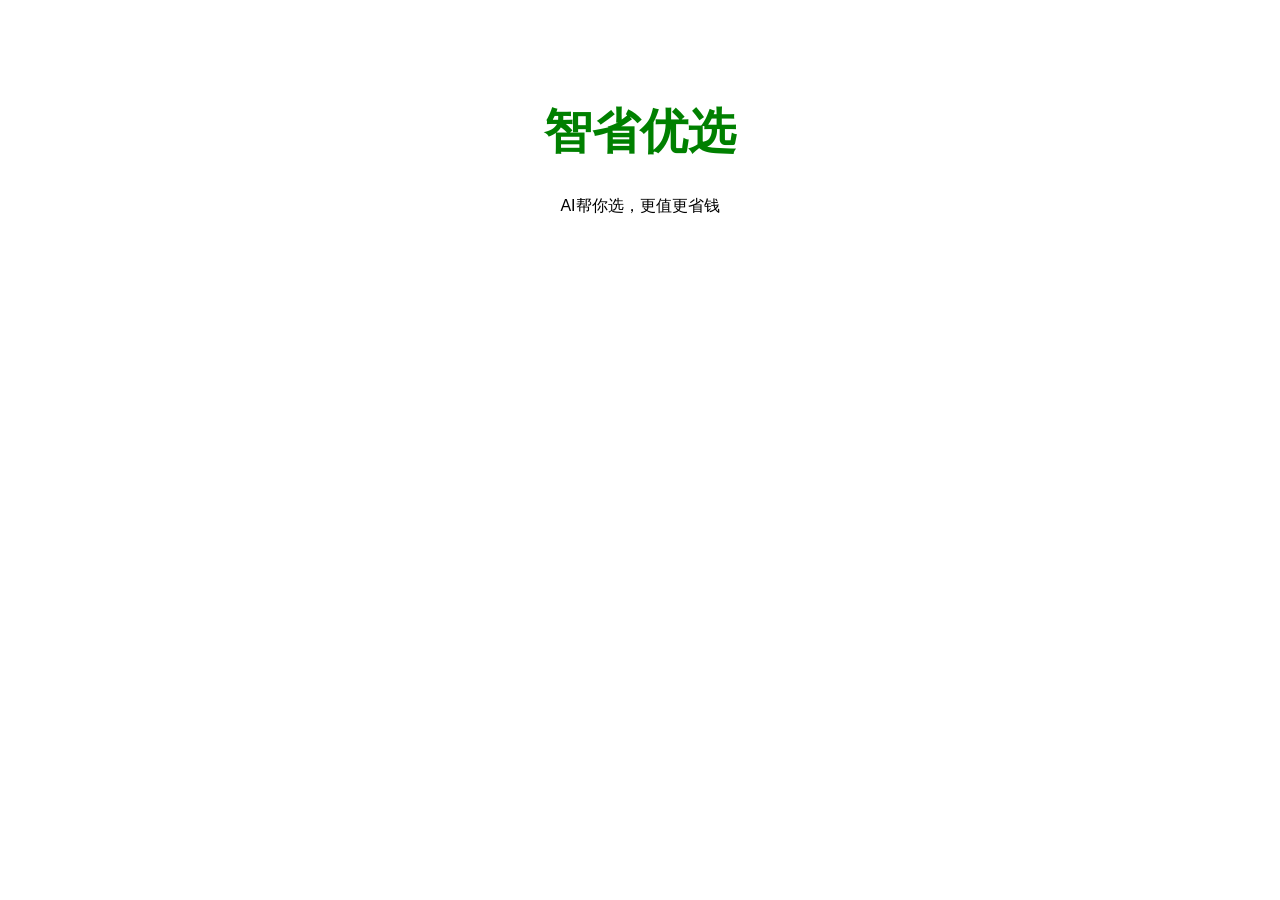
==== index.html @ 79806cc6 "init site" ====
<!DOCTYPE html>
<html lang="zh-CN">
<head>
  <meta charset="UTF-8" />
  <meta name="viewport" content="width=device-width, initial-scale=1.0" />
  <title>智省优选 - AI帮你选，更值更省钱</title>
  <link rel="stylesheet" href="styles.css" />
</head>
<body>
  <h1>智省优选</h1>
  <p>AI帮你选，更值更省钱</p>
</body>
</html>
---- styles.css ----
body {
  font-family: Arial;
  text-align: center;
  margin-top: 100px;
}
h1 {
  color: green;
  font-size: 48px;
}
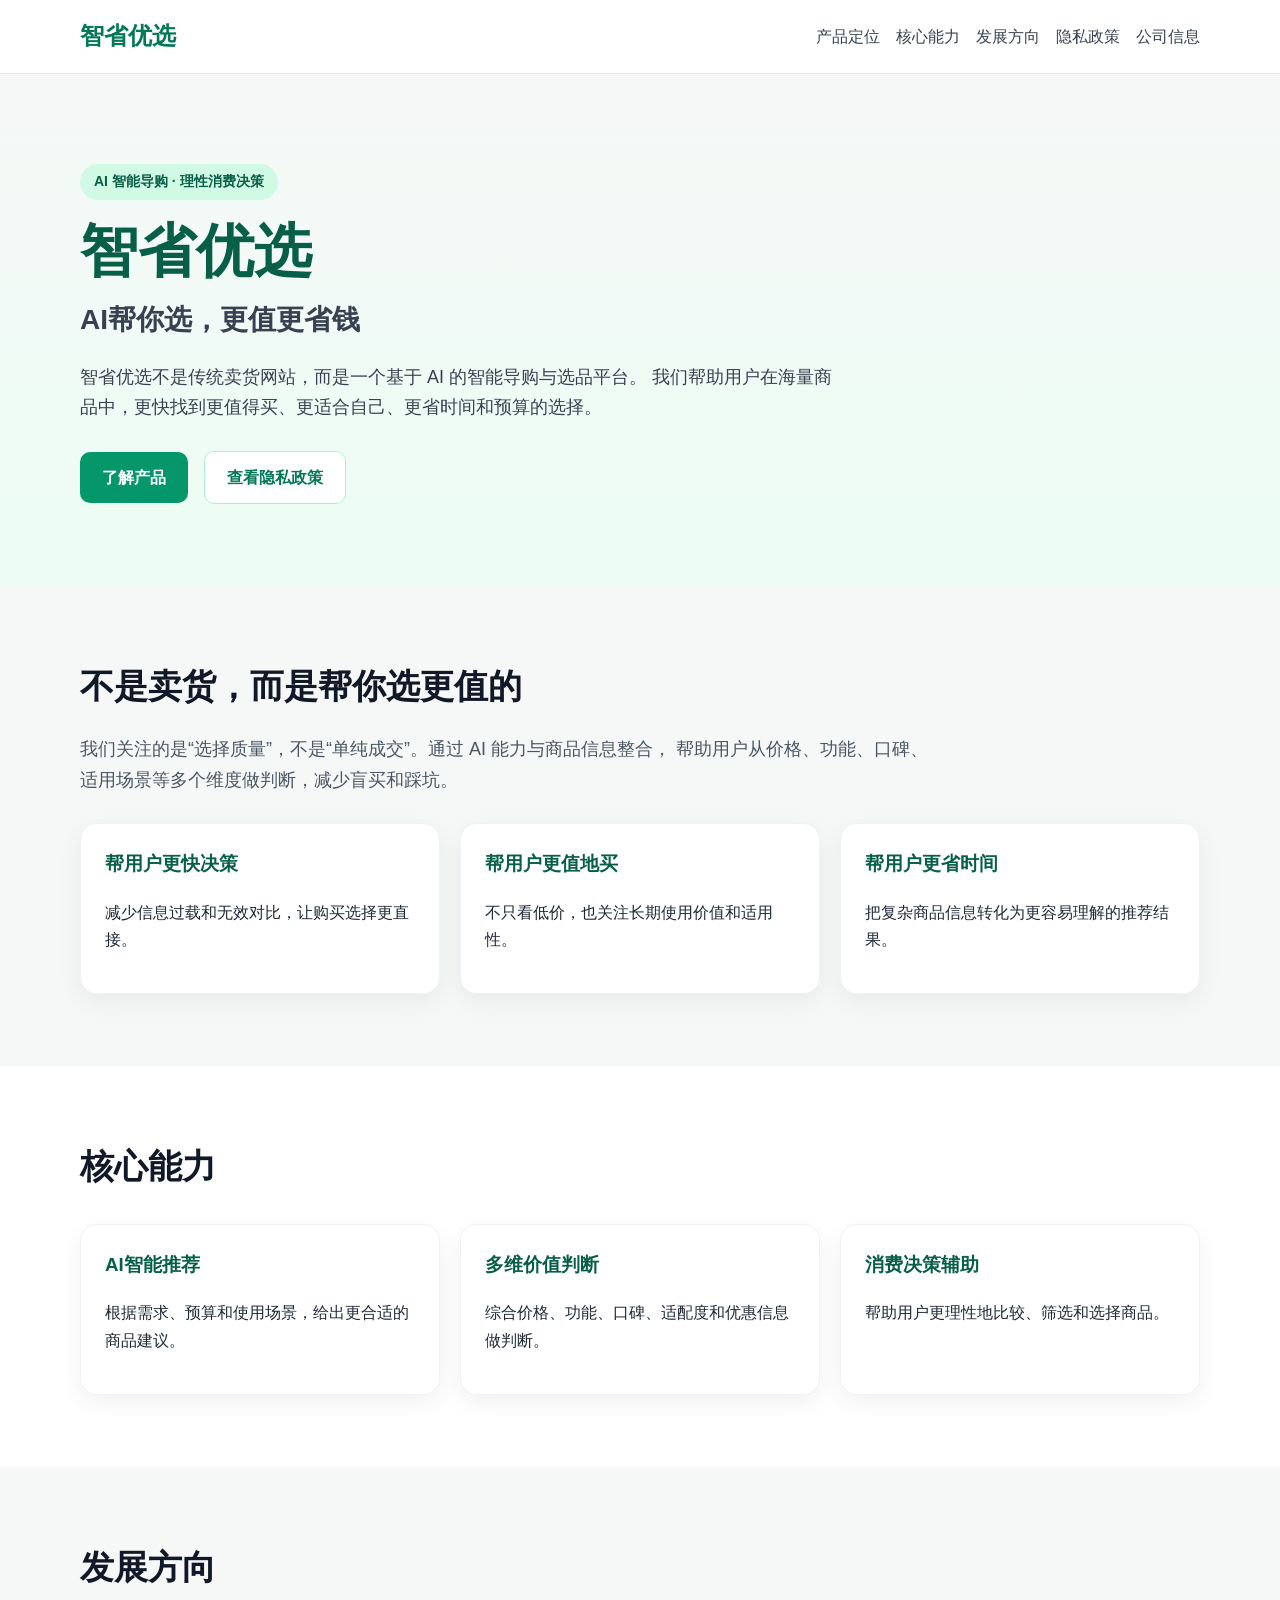
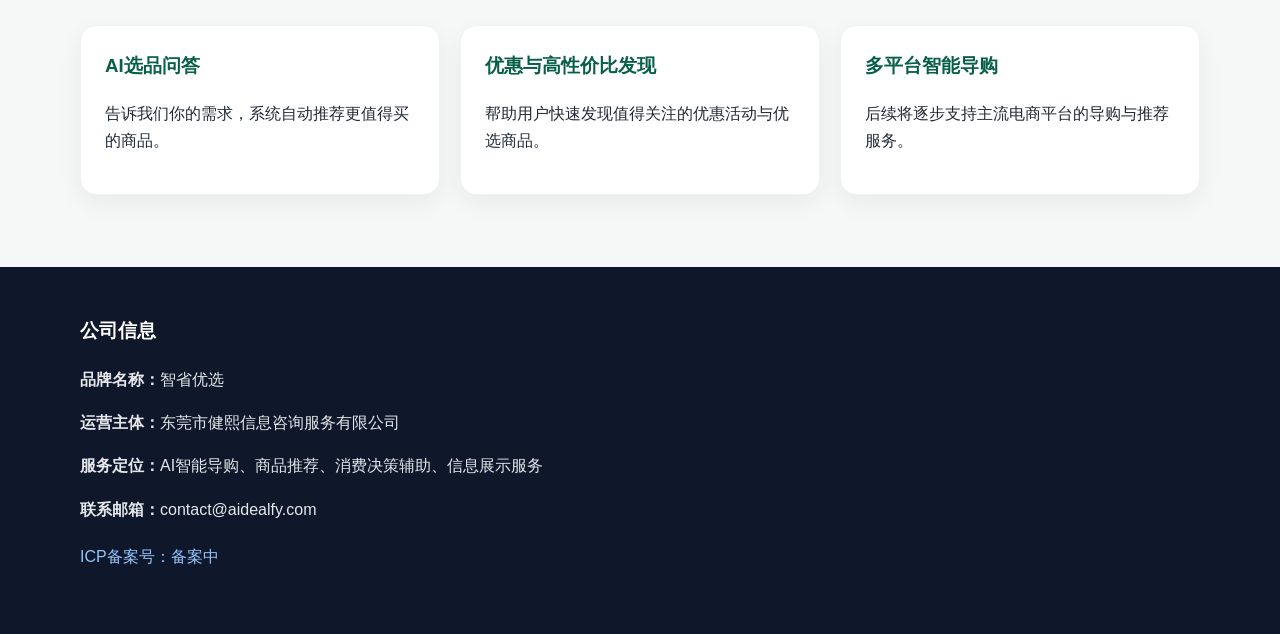
==== commit 1d67216b: "feat: upgrade official site and add privacy page" ====
--- a/index.html
+++ b/index.html
@@ -4,10 +4,117 @@
   <meta charset="UTF-8" />
   <meta name="viewport" content="width=device-width, initial-scale=1.0" />
   <title>智省优选 - AI帮你选，更值更省钱</title>
+  <meta name="description" content="智省优选是一个AI驱动的智能导购与选品平台，不直接卖货，而是帮你选更值的。" />
+  <meta name="keywords" content="智省优选, AI导购, 智能选品, 商品推荐, 更值更省钱" />
   <link rel="stylesheet" href="styles.css" />
 </head>
 <body>
-  <h1>智省优选</h1>
-  <p>AI帮你选，更值更省钱</p>
+  <header class="site-header">
+    <div class="container nav">
+      <div class="brand">智省优选</div>
+      <nav>
+        <a href="#about">产品定位</a>
+        <a href="#features">核心能力</a>
+        <a href="#future">发展方向</a>
+        <a href="privacy.html">隐私政策</a>
+        <a href="#company">公司信息</a>
+      </nav>
+    </div>
+  </header>
+
+  <main>
+    <section class="hero">
+      <div class="container hero-wrap">
+        <div class="hero-text">
+          <span class="tag">AI 智能导购 · 理性消费决策</span>
+          <h1>智省优选</h1>
+          <p class="subtitle">AI帮你选，更值更省钱</p>
+          <p class="description">
+            智省优选不是传统卖货网站，而是一个基于 AI 的智能导购与选品平台。
+            我们帮助用户在海量商品中，更快找到更值得买、更适合自己、更省时间和预算的选择。
+          </p>
+          <div class="hero-buttons">
+            <a class="btn btn-primary" href="#about">了解产品</a>
+            <a class="btn btn-secondary" href="privacy.html">查看隐私政策</a>
+          </div>
+        </div>
+      </div>
+    </section>
+
+    <section id="about" class="section">
+      <div class="container">
+        <h2>不是卖货，而是帮你选更值的</h2>
+        <p class="section-desc">
+          我们关注的是“选择质量”，不是“单纯成交”。通过 AI 能力与商品信息整合，
+          帮助用户从价格、功能、口碑、适用场景等多个维度做判断，减少盲买和踩坑。
+        </p>
+        <div class="cards">
+          <div class="card">
+            <h3>帮用户更快决策</h3>
+            <p>减少信息过载和无效对比，让购买选择更直接。</p>
+          </div>
+          <div class="card">
+            <h3>帮用户更值地买</h3>
+            <p>不只看低价，也关注长期使用价值和适用性。</p>
+          </div>
+          <div class="card">
+            <h3>帮用户更省时间</h3>
+            <p>把复杂商品信息转化为更容易理解的推荐结果。</p>
+          </div>
+        </div>
+      </div>
+    </section>
+
+    <section id="features" class="section alt">
+      <div class="container">
+        <h2>核心能力</h2>
+        <div class="cards">
+          <div class="card">
+            <h3>AI智能推荐</h3>
+            <p>根据需求、预算和使用场景，给出更合适的商品建议。</p>
+          </div>
+          <div class="card">
+            <h3>多维价值判断</h3>
+            <p>综合价格、功能、口碑、适配度和优惠信息做判断。</p>
+          </div>
+          <div class="card">
+            <h3>消费决策辅助</h3>
+            <p>帮助用户更理性地比较、筛选和选择商品。</p>
+          </div>
+        </div>
+      </div>
+    </section>
+
+    <section id="future" class="section">
+      <div class="container">
+        <h2>发展方向</h2>
+        <div class="cards">
+          <div class="card">
+            <h3>AI选品问答</h3>
+            <p>告诉我们你的需求，系统自动推荐更值得买的商品。</p>
+          </div>
+          <div class="card">
+            <h3>优惠与高性价比发现</h3>
+            <p>帮助用户快速发现值得关注的优惠活动与优选商品。</p>
+          </div>
+          <div class="card">
+            <h3>多平台智能导购</h3>
+            <p>后续将逐步支持主流电商平台的导购与推荐服务。</p>
+          </div>
+        </div>
+      </div>
+    </section>
+  </main>
+
+  <footer id="company" class="site-footer">
+    <div class="container">
+      <h3>公司信息</h3>
+      <p><strong>品牌名称：</strong>智省优选</p>
+      <p><strong>运营主体：</strong>东莞市健熙信息咨询服务有限公司</p>
+      <p><strong>服务定位：</strong>AI智能导购、商品推荐、消费决策辅助、信息展示服务</p>
+      <p><strong>联系邮箱：</strong>contact@aidealfy.com</p>
+      <p class="record">ICP备案号：备案中</p>
+    </div>
+  </footer>
 </body>
 </html>
--- a/styles.css
+++ b/styles.css
@@ -1,9 +1,198 @@
+* {
+  box-sizing: border-box;
+}
+
 body {
-  font-family: Arial;
-  text-align: center;
-  margin-top: 100px;
+  margin: 0;
+  font-family: -apple-system, BlinkMacSystemFont, "PingFang SC", "Microsoft YaHei", "Segoe UI", sans-serif;
+  color: #1f2937;
+  background: #f6f8f7;
+  line-height: 1.7;
 }
-h1 {
-  color: green;
-  font-size: 48px;
+
+.container {
+  width: min(1120px, 92%);
+  margin: 0 auto;
 }
+
+.site-header {
+  background: rgba(255,255,255,0.92);
+  border-bottom: 1px solid #e5e7eb;
+  position: sticky;
+  top: 0;
+  z-index: 10;
+  backdrop-filter: blur(8px);
+}
+
+.nav {
+  display: flex;
+  justify-content: space-between;
+  align-items: center;
+  padding: 16px 0;
+  gap: 24px;
+}
+
+.brand {
+  font-size: 24px;
+  font-weight: 800;
+  color: #047857;
+  white-space: nowrap;
+}
+
+.nav nav {
+  display: flex;
+  flex-wrap: wrap;
+  gap: 16px;
+}
+
+.nav nav a {
+  text-decoration: none;
+  color: #374151;
+  font-weight: 500;
+}
+
+.hero {
+  padding: 90px 0 70px;
+  background: linear-gradient(180deg, #f6f8f7 0%, #ecfdf5 100%);
+}
+
+.hero-wrap {
+  display: flex;
+  align-items: center;
+  gap: 40px;
+}
+
+.hero-text {
+  max-width: 820px;
+}
+
+.tag {
+  display: inline-block;
+  background: #d1fae5;
+  color: #065f46;
+  border-radius: 999px;
+  padding: 6px 14px;
+  font-size: 14px;
+  font-weight: 700;
+  margin-bottom: 20px;
+}
+
+.hero-text h1 {
+  margin: 0 0 14px;
+  font-size: 58px;
+  line-height: 1.08;
+  color: #065f46;
+}
+
+.subtitle {
+  margin: 0 0 18px;
+  font-size: 28px;
+  font-weight: 700;
+  color: #374151;
+}
+
+.description {
+  font-size: 18px;
+  color: #374151;
+  max-width: 760px;
+}
+
+.hero-buttons {
+  margin-top: 28px;
+}
+
+.btn {
+  display: inline-block;
+  padding: 12px 22px;
+  border-radius: 10px;
+  text-decoration: none;
+  font-weight: 700;
+  margin-right: 12px;
+  margin-bottom: 12px;
+}
+
+.btn-primary {
+  background: #059669;
+  color: #fff;
+}
+
+.btn-secondary {
+  background: #fff;
+  color: #047857;
+  border: 1px solid #a7f3d0;
+}
+
+.section {
+  padding: 72px 0;
+}
+
+.section.alt {
+  background: #ffffff;
+}
+
+.section h2 {
+  margin: 0 0 16px;
+  font-size: 34px;
+  color: #111827;
+}
+
+.section-desc {
+  max-width: 860px;
+  color: #4b5563;
+  font-size: 18px;
+}
+
+.cards {
+  margin-top: 28px;
+  display: grid;
+  grid-template-columns: repeat(auto-fit, minmax(240px, 1fr));
+  gap: 20px;
+}
+
+.card {
+  background: #fff;
+  padding: 24px;
+  border-radius: 16px;
+  box-shadow: 0 8px 24px rgba(15, 23, 42, 0.06);
+  border: 1px solid #eef2f7;
+}
+
+.card h3 {
+  margin-top: 0;
+  color: #065f46;
+}
+
+.site-footer {
+  background: #0f172a;
+  color: #e5e7eb;
+  padding: 48px 0;
+}
+
+.site-footer h3 {
+  margin-top: 0;
+  color: #ffffff;
+}
+
+.record {
+  margin-top: 20px;
+  color: #93c5fd;
+}
+
+@media (max-width: 768px) {
+  .hero-text h1 {
+    font-size: 40px;
+  }
+
+  .subtitle {
+    font-size: 22px;
+  }
+
+  .nav {
+    flex-direction: column;
+    align-items: flex-start;
+  }
+
+  .nav nav {
+    gap: 12px;
+  }
+}
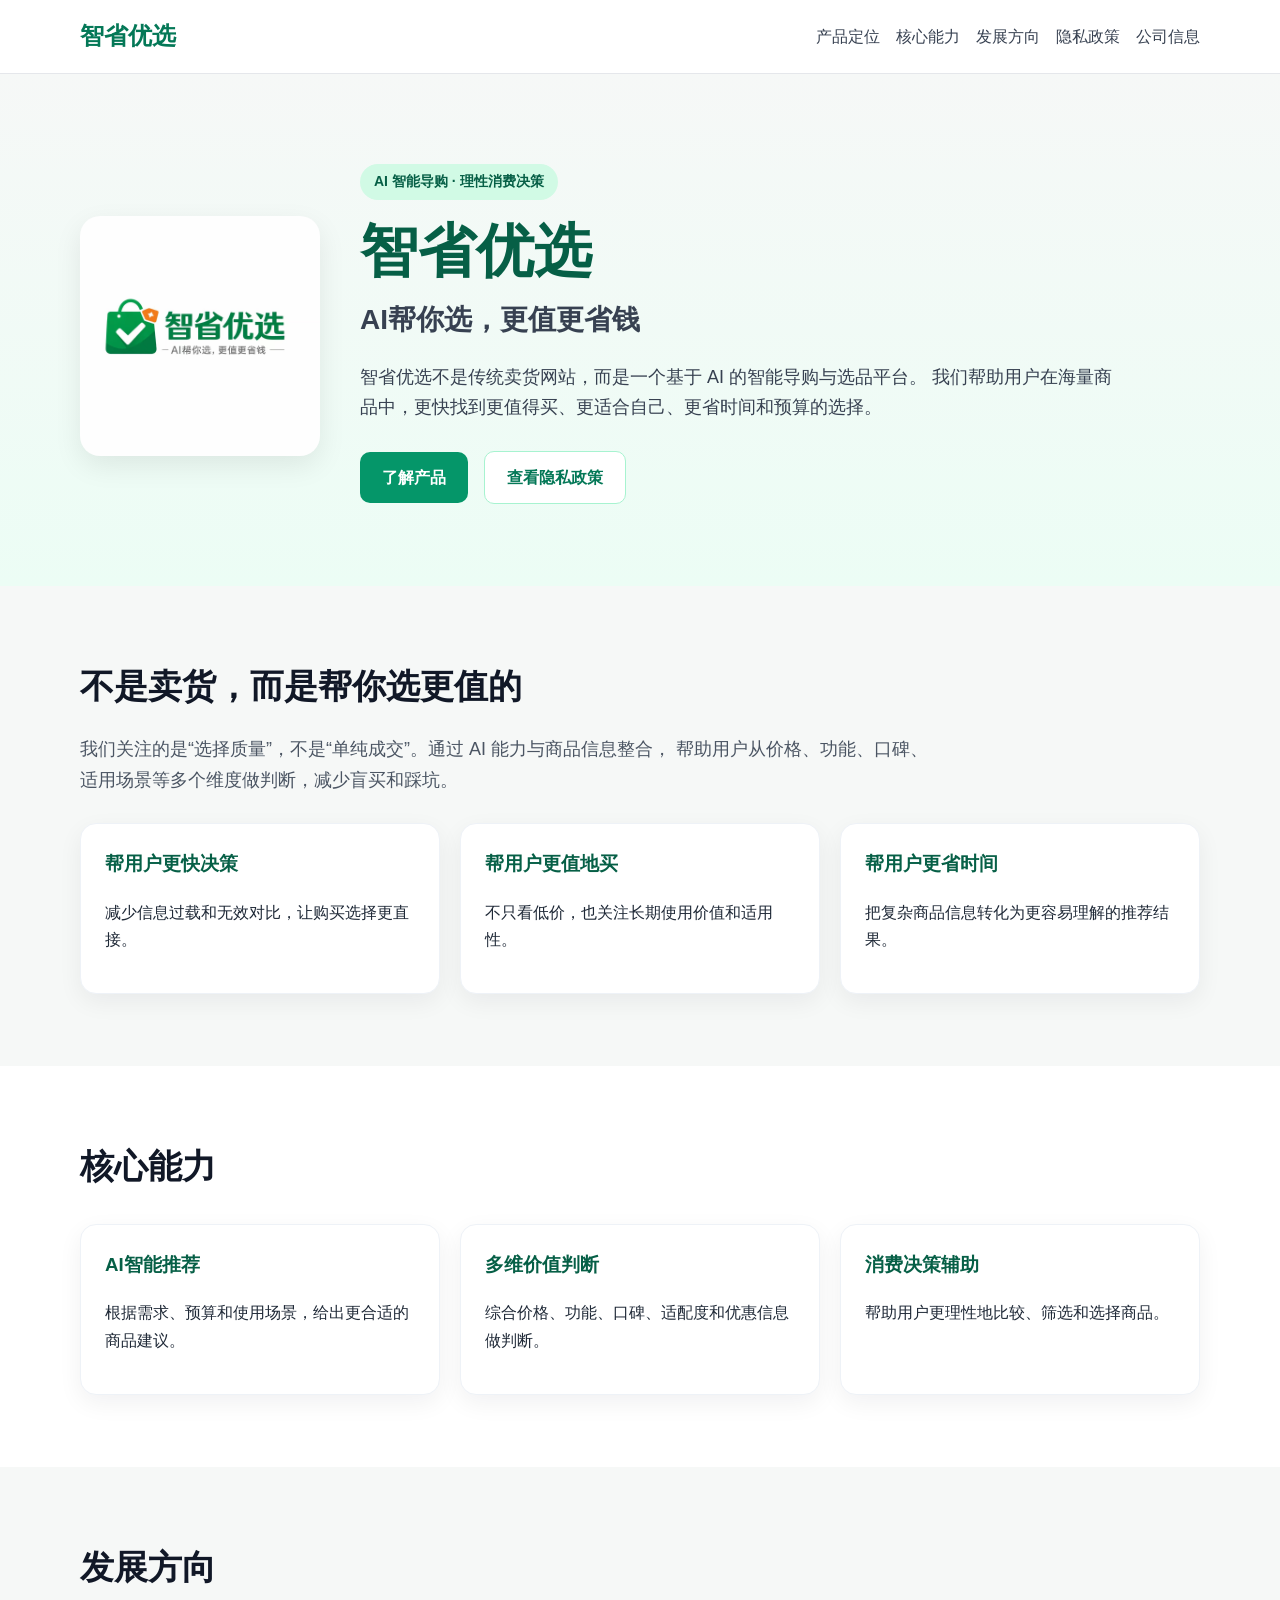
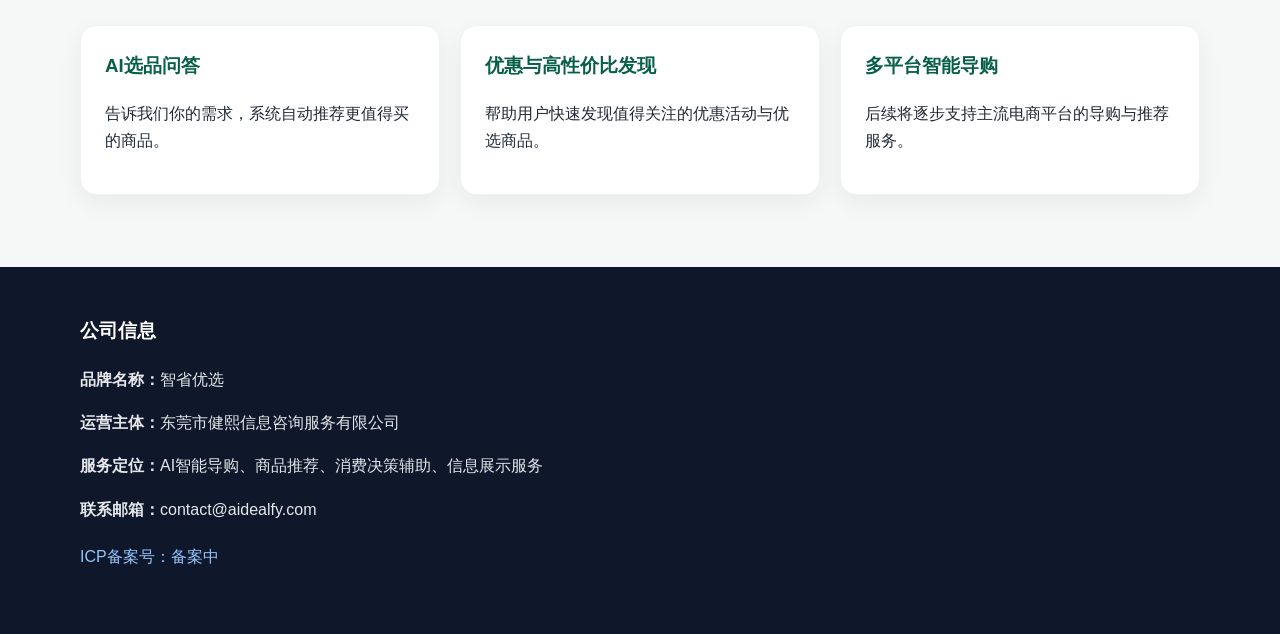
==== commit 5e562dc4: "feat: add logo image to homepage" ====
--- a/index.html
+++ b/index.html
@@ -25,6 +25,9 @@
   <main>
     <section class="hero">
       <div class="container hero-wrap">
+        <div class="hero-logo">
+          <img src="logo.jpg" alt="智省优选 Logo" />
+        </div>
         <div class="hero-text">
           <span class="tag">AI 智能导购 · 理性消费决策</span>
           <h1>智省优选</h1>
--- a/styles.css
+++ b/styles.css
@@ -60,9 +60,20 @@
   display: flex;
   align-items: center;
   gap: 40px;
+  flex-wrap: wrap;
+}
+
+.hero-logo img {
+  width: 240px;
+  max-width: 100%;
+  border-radius: 20px;
+  box-shadow: 0 10px 28px rgba(0,0,0,0.08);
+  background: #fff;
 }
 
 .hero-text {
+  flex: 1;
+  min-width: 280px;
   max-width: 820px;
 }
 
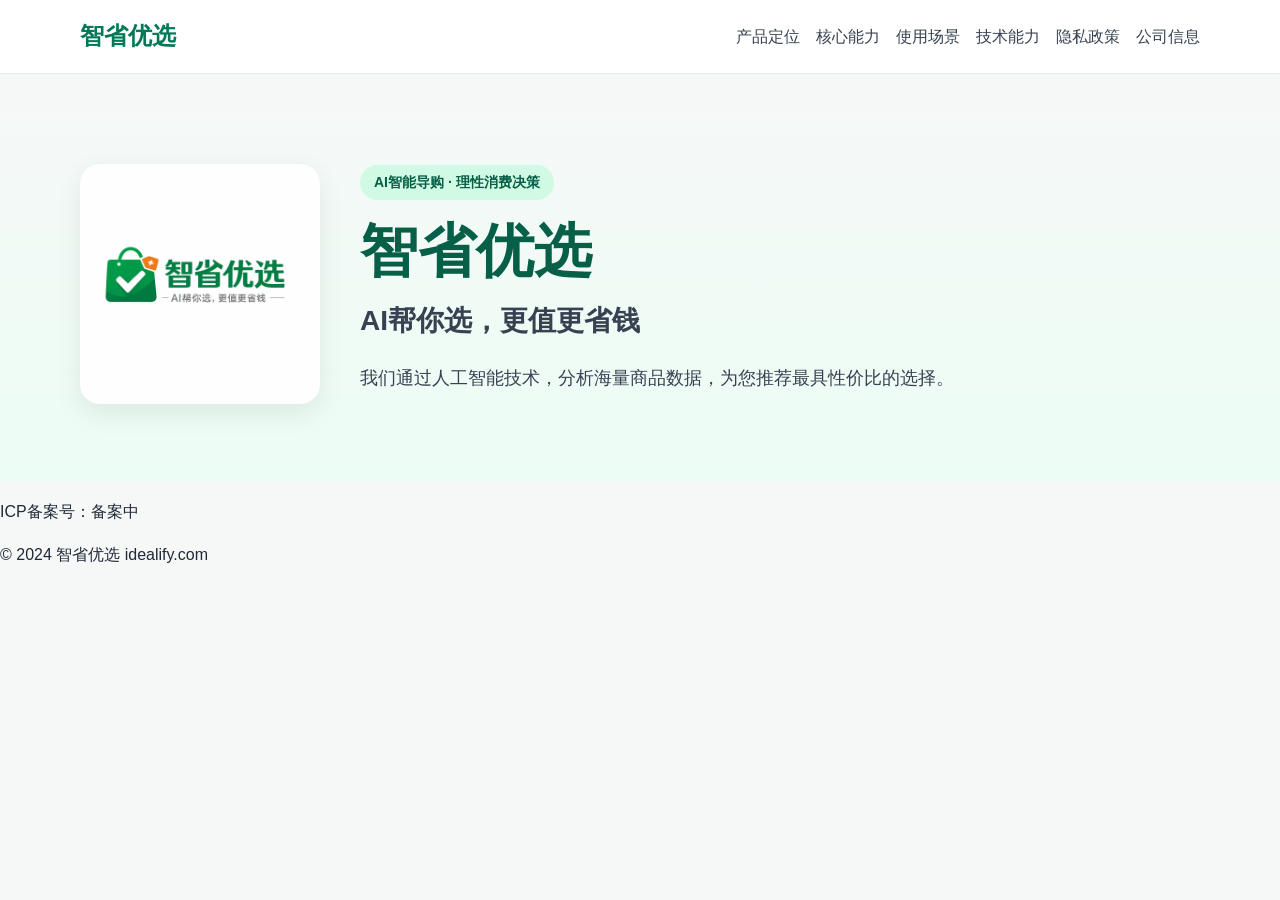
==== commit 98a2d7b4: "feat: upgrade site for ICP compliance and product positioning" ====
--- a/index.html
+++ b/index.html
@@ -5,119 +5,49 @@
   <meta name="viewport" content="width=device-width, initial-scale=1.0" />
   <title>智省优选 - AI帮你选，更值更省钱</title>
   <meta name="description" content="智省优选是一个AI驱动的智能导购与选品平台，不直接卖货，而是帮你选更值的。" />
-  <meta name="keywords" content="智省优选, AI导购, 智能选品, 商品推荐, 更值更省钱" />
+  <meta name="keywords" content="AI导购, 商品推荐, 智省优选, 智能选品, 更值更省钱" />
   <link rel="stylesheet" href="styles.css" />
 </head>
 <body>
-  <header class="site-header">
-    <div class="container nav">
-      <div class="brand">智省优选</div>
-      <nav>
-        <a href="#about">产品定位</a>
-        <a href="#features">核心能力</a>
-        <a href="#future">发展方向</a>
-        <a href="privacy.html">隐私政策</a>
-        <a href="#company">公司信息</a>
-      </nav>
+
+<header class="site-header">
+  <div class="container nav">
+    <div class="brand">智省优选</div>
+    <nav>
+      <a href="#about">产品定位</a>
+      <a href="#features">核心能力</a>
+      <a href="#scenes">使用场景</a>
+      <a href="#tech">技术能力</a>
+      <a href="privacy.html">隐私政策</a>
+      <a href="#company">公司信息</a>
+    </nav>
+  </div>
+</header>
+
+<main>
+
+<section class="hero">
+  <div class="container hero-wrap">
+    <div class="hero-logo">
+      <img src="logo.jpg" alt="智省优选 Logo" />
     </div>
-  </header>
+    <div class="hero-text">
+      <span class="tag">AI智能导购 · 理性消费决策</span>
+      <h1>智省优选</h1>
+      <p class="subtitle">AI帮你选，更值更省钱</p>
+      <p class="description">
+      我们通过人工智能技术，分析海量商品数据，为您推荐最具性价比的选择。
+      </p>
+    </div>
+  </div>
+</section>
 
-  <main>
-    <section class="hero">
-      <div class="container hero-wrap">
-        <div class="hero-logo">
-          <img src="logo.jpg" alt="智省优选 Logo" />
-        </div>
-        <div class="hero-text">
-          <span class="tag">AI 智能导购 · 理性消费决策</span>
-          <h1>智省优选</h1>
-          <p class="subtitle">AI帮你选，更值更省钱</p>
-          <p class="description">
-            智省优选不是传统卖货网站，而是一个基于 AI 的智能导购与选品平台。
-            我们帮助用户在海量商品中，更快找到更值得买、更适合自己、更省时间和预算的选择。
-          </p>
-          <div class="hero-buttons">
-            <a class="btn btn-primary" href="#about">了解产品</a>
-            <a class="btn btn-secondary" href="privacy.html">查看隐私政策</a>
-          </div>
-        </div>
-      </div>
-    </section>
+<!-- 其他页面内容 -->
 
-    <section id="about" class="section">
-      <div class="container">
-        <h2>不是卖货，而是帮你选更值的</h2>
-        <p class="section-desc">
-          我们关注的是“选择质量”，不是“单纯成交”。通过 AI 能力与商品信息整合，
-          帮助用户从价格、功能、口碑、适用场景等多个维度做判断，减少盲买和踩坑。
-        </p>
-        <div class="cards">
-          <div class="card">
-            <h3>帮用户更快决策</h3>
-            <p>减少信息过载和无效对比，让购买选择更直接。</p>
-          </div>
-          <div class="card">
-            <h3>帮用户更值地买</h3>
-            <p>不只看低价，也关注长期使用价值和适用性。</p>
-          </div>
-          <div class="card">
-            <h3>帮用户更省时间</h3>
-            <p>把复杂商品信息转化为更容易理解的推荐结果。</p>
-          </div>
-        </div>
-      </div>
-    </section>
+<footer>
+  <p>ICP备案号：备案中</p>
+  <p>© 2024 智省优选 idealify.com</p>
+</footer>
 
-    <section id="features" class="section alt">
-      <div class="container">
-        <h2>核心能力</h2>
-        <div class="cards">
-          <div class="card">
-            <h3>AI智能推荐</h3>
-            <p>根据需求、预算和使用场景，给出更合适的商品建议。</p>
-          </div>
-          <div class="card">
-            <h3>多维价值判断</h3>
-            <p>综合价格、功能、口碑、适配度和优惠信息做判断。</p>
-          </div>
-          <div class="card">
-            <h3>消费决策辅助</h3>
-            <p>帮助用户更理性地比较、筛选和选择商品。</p>
-          </div>
-        </div>
-      </div>
-    </section>
-
-    <section id="future" class="section">
-      <div class="container">
-        <h2>发展方向</h2>
-        <div class="cards">
-          <div class="card">
-            <h3>AI选品问答</h3>
-            <p>告诉我们你的需求，系统自动推荐更值得买的商品。</p>
-          </div>
-          <div class="card">
-            <h3>优惠与高性价比发现</h3>
-            <p>帮助用户快速发现值得关注的优惠活动与优选商品。</p>
-          </div>
-          <div class="card">
-            <h3>多平台智能导购</h3>
-            <p>后续将逐步支持主流电商平台的导购与推荐服务。</p>
-          </div>
-        </div>
-      </div>
-    </section>
-  </main>
-
-  <footer id="company" class="site-footer">
-    <div class="container">
-      <h3>公司信息</h3>
-      <p><strong>品牌名称：</strong>智省优选</p>
-      <p><strong>运营主体：</strong>东莞市健熙信息咨询服务有限公司</p>
-      <p><strong>服务定位：</strong>AI智能导购、商品推荐、消费决策辅助、信息展示服务</p>
-      <p><strong>联系邮箱：</strong>contact@aidealfy.com</p>
-      <p class="record">ICP备案号：备案中</p>
-    </div>
-  </footer>
 </body>
 </html>
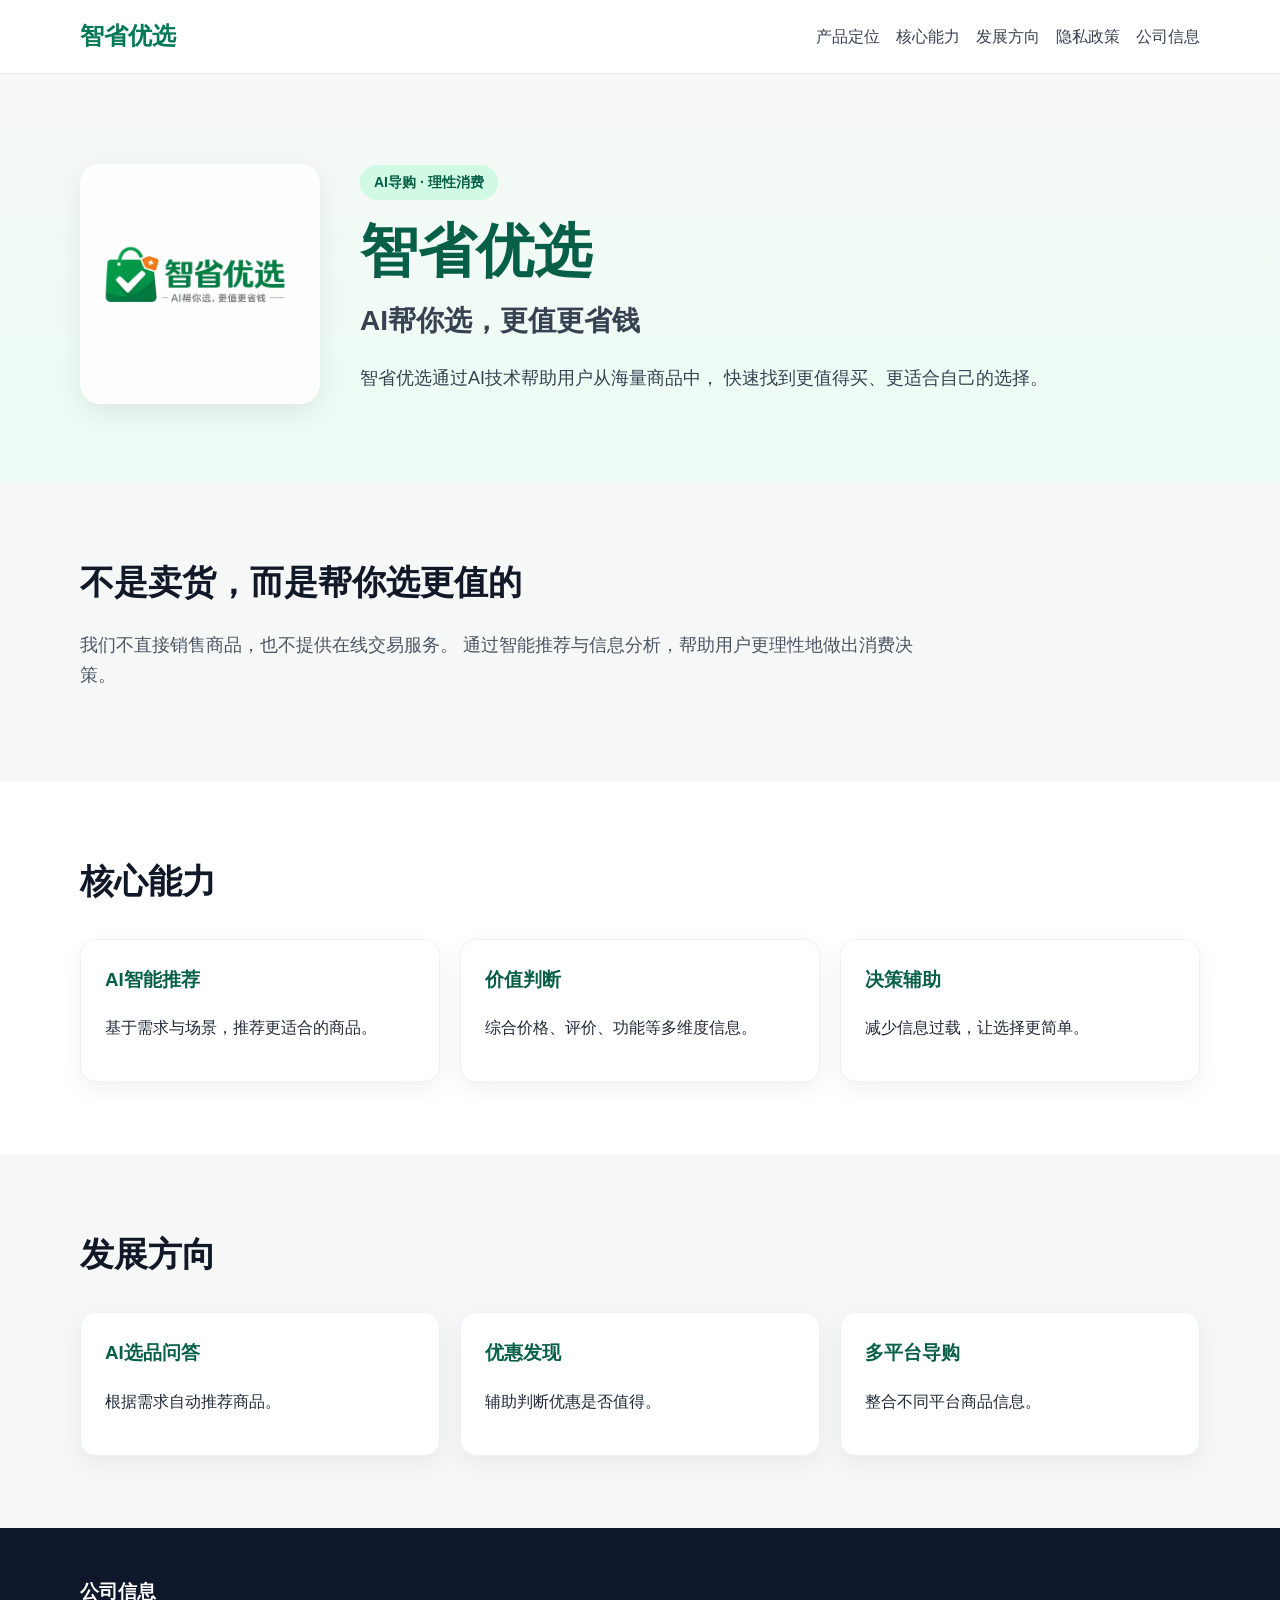
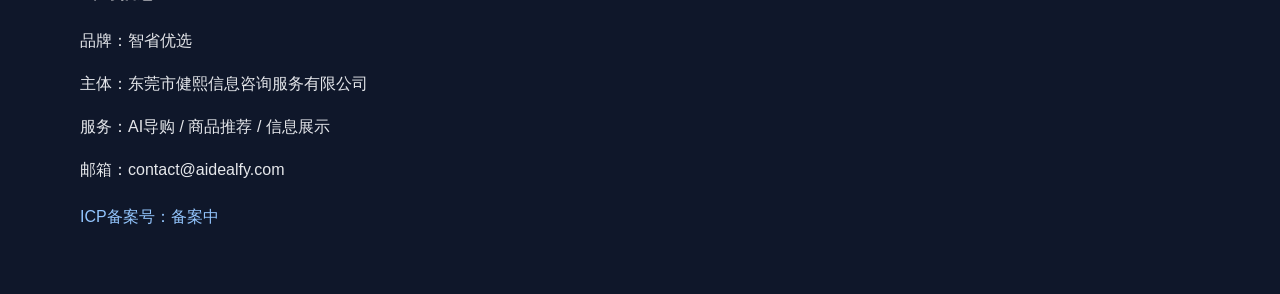
==== commit dbdcec36: "refactor: improve product feel while keeping ICP compliance" ====
--- a/index.html
+++ b/index.html
@@ -4,8 +4,7 @@
   <meta charset="UTF-8" />
   <meta name="viewport" content="width=device-width, initial-scale=1.0" />
   <title>智省优选 - AI帮你选，更值更省钱</title>
-  <meta name="description" content="智省优选是一个AI驱动的智能导购与选品平台，不直接卖货，而是帮你选更值的。" />
-  <meta name="keywords" content="AI导购, 商品推荐, 智省优选, 智能选品, 更值更省钱" />
+  <meta name="description" content="智省优选是一个AI驱动的智能导购与选品平台，帮助用户找到更值、更适合的商品选择。" />
   <link rel="stylesheet" href="styles.css" />
 </head>
 <body>
@@ -16,8 +15,7 @@
     <nav>
       <a href="#about">产品定位</a>
       <a href="#features">核心能力</a>
-      <a href="#scenes">使用场景</a>
-      <a href="#tech">技术能力</a>
+      <a href="#future">发展方向</a>
       <a href="privacy.html">隐私政策</a>
       <a href="#company">公司信息</a>
     </nav>
@@ -32,21 +30,78 @@
       <img src="logo.jpg" alt="智省优选 Logo" />
     </div>
     <div class="hero-text">
-      <span class="tag">AI智能导购 · 理性消费决策</span>
+      <span class="tag">AI导购 · 理性消费</span>
       <h1>智省优选</h1>
       <p class="subtitle">AI帮你选，更值更省钱</p>
       <p class="description">
-      我们通过人工智能技术，分析海量商品数据，为您推荐最具性价比的选择。
+        智省优选通过AI技术帮助用户从海量商品中，
+        快速找到更值得买、更适合自己的选择。
       </p>
     </div>
   </div>
 </section>
 
-<!-- 其他页面内容 -->
+<section id="about" class="section">
+  <div class="container">
+    <h2>不是卖货，而是帮你选更值的</h2>
+    <p class="section-desc">
+      我们不直接销售商品，也不提供在线交易服务。  
+      通过智能推荐与信息分析，帮助用户更理性地做出消费决策。
+    </p>
+  </div>
+</section>
 
-<footer>
-  <p>ICP备案号：备案中</p>
-  <p>© 2024 智省优选 idealify.com</p>
+<section id="features" class="section alt">
+  <div class="container">
+    <h2>核心能力</h2>
+    <div class="cards">
+      <div class="card">
+        <h3>AI智能推荐</h3>
+        <p>基于需求与场景，推荐更适合的商品。</p>
+      </div>
+      <div class="card">
+        <h3>价值判断</h3>
+        <p>综合价格、评价、功能等多维度信息。</p>
+      </div>
+      <div class="card">
+        <h3>决策辅助</h3>
+        <p>减少信息过载，让选择更简单。</p>
+      </div>
+    </div>
+  </div>
+</section>
+
+<section id="future" class="section">
+  <div class="container">
+    <h2>发展方向</h2>
+    <div class="cards">
+      <div class="card">
+        <h3>AI选品问答</h3>
+        <p>根据需求自动推荐商品。</p>
+      </div>
+      <div class="card">
+        <h3>优惠发现</h3>
+        <p>辅助判断优惠是否值得。</p>
+      </div>
+      <div class="card">
+        <h3>多平台导购</h3>
+        <p>整合不同平台商品信息。</p>
+      </div>
+    </div>
+  </div>
+</section>
+
+</main>
+
+<footer id="company" class="site-footer">
+  <div class="container">
+    <h3>公司信息</h3>
+    <p>品牌：智省优选</p>
+    <p>主体：东莞市健熙信息咨询服务有限公司</p>
+    <p>服务：AI导购 / 商品推荐 / 信息展示</p>
+    <p>邮箱：contact@aidealfy.com</p>
+    <p class="record">ICP备案号：备案中</p>
+  </div>
 </footer>
 
 </body>
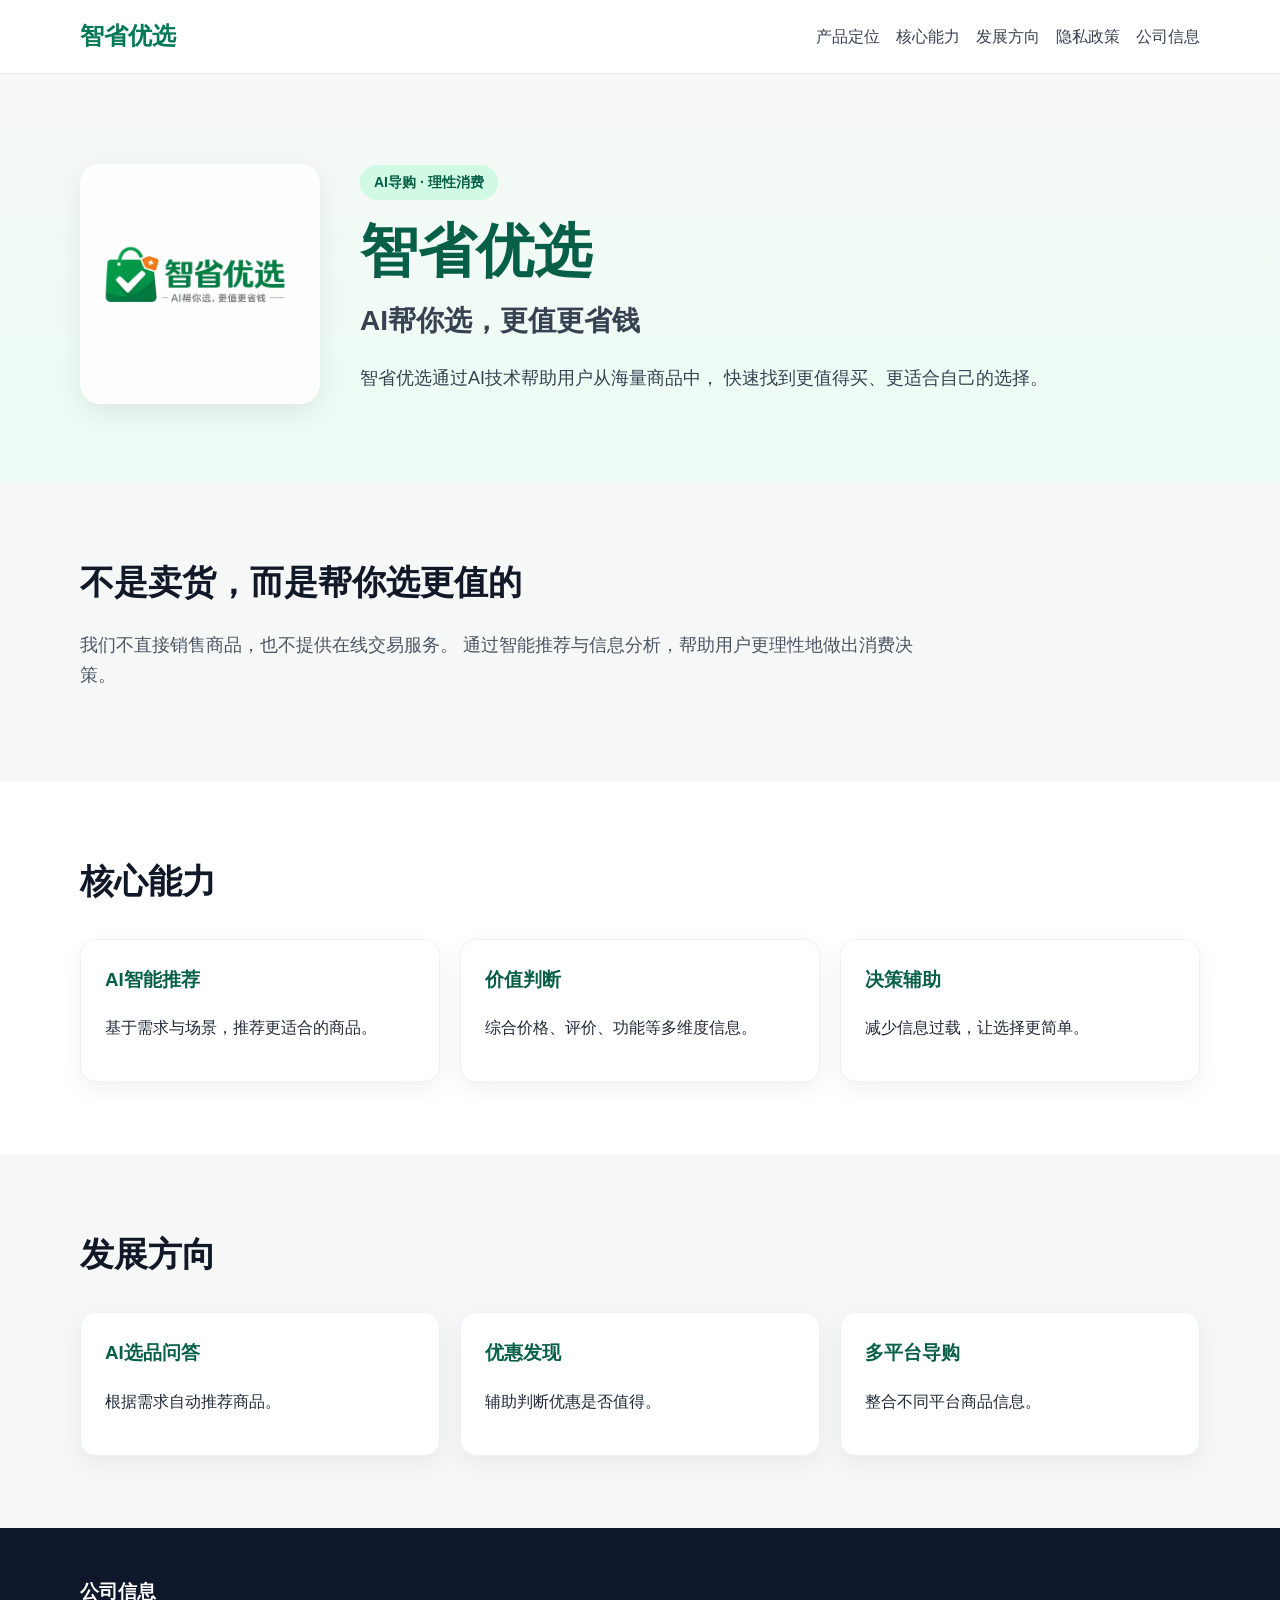
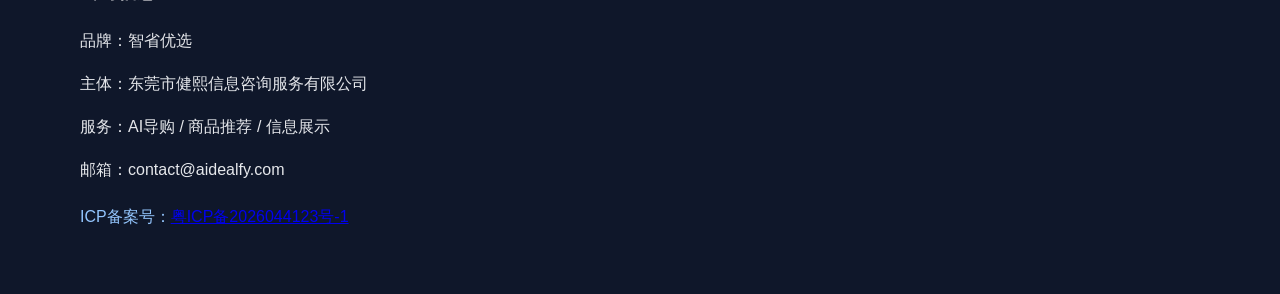
==== commit bd55871e: "feat(site): add favicon assets and browser icon metadata" ====
--- a/index.html
+++ b/index.html
@@ -6,6 +6,11 @@
   <title>智省优选 - AI帮你选，更值更省钱</title>
   <meta name="description" content="智省优选是一个AI驱动的智能导购与选品平台，帮助用户找到更值、更适合的商品选择。" />
   <link rel="stylesheet" href="styles.css" />
+  <link rel="icon" href="/favicon.ico" sizes="any">
+  <link rel="icon" type="image/png" sizes="16x16" href="/favicon-16x16.png">
+  <link rel="icon" type="image/png" sizes="32x32" href="/favicon-32x32.png">
+  <link rel="apple-touch-icon" sizes="180x180" href="/apple-touch-icon.png">
+  <link rel="manifest" href="/site.webmanifest">
 </head>
 <body>
 
@@ -100,7 +105,7 @@
     <p>主体：东莞市健熙信息咨询服务有限公司</p>
     <p>服务：AI导购 / 商品推荐 / 信息展示</p>
     <p>邮箱：contact@aidealfy.com</p>
-    <p class="record">ICP备案号：备案中</p>
+    <p class="record">ICP备案号：<a href="https://beian.miit.gov.cn/" target="_blank" rel="noopener noreferrer">粤ICP备2026044123号-1</a>
   </div>
 </footer>
 
--- a/styles.css
+++ b/styles.css
@@ -207,3 +207,21 @@
     gap: 12px;
   }
 }
+
+
+.site-icp {
+  text-align: center;
+  padding: 16px 20px 28px;
+  font-size: 13px;
+  color: #999;
+  background: #fff;
+}
+
+.site-icp a {
+  color: #999;
+  text-decoration: none;
+}
+
+.site-icp a:hover {
+  text-decoration: underline;
+}
